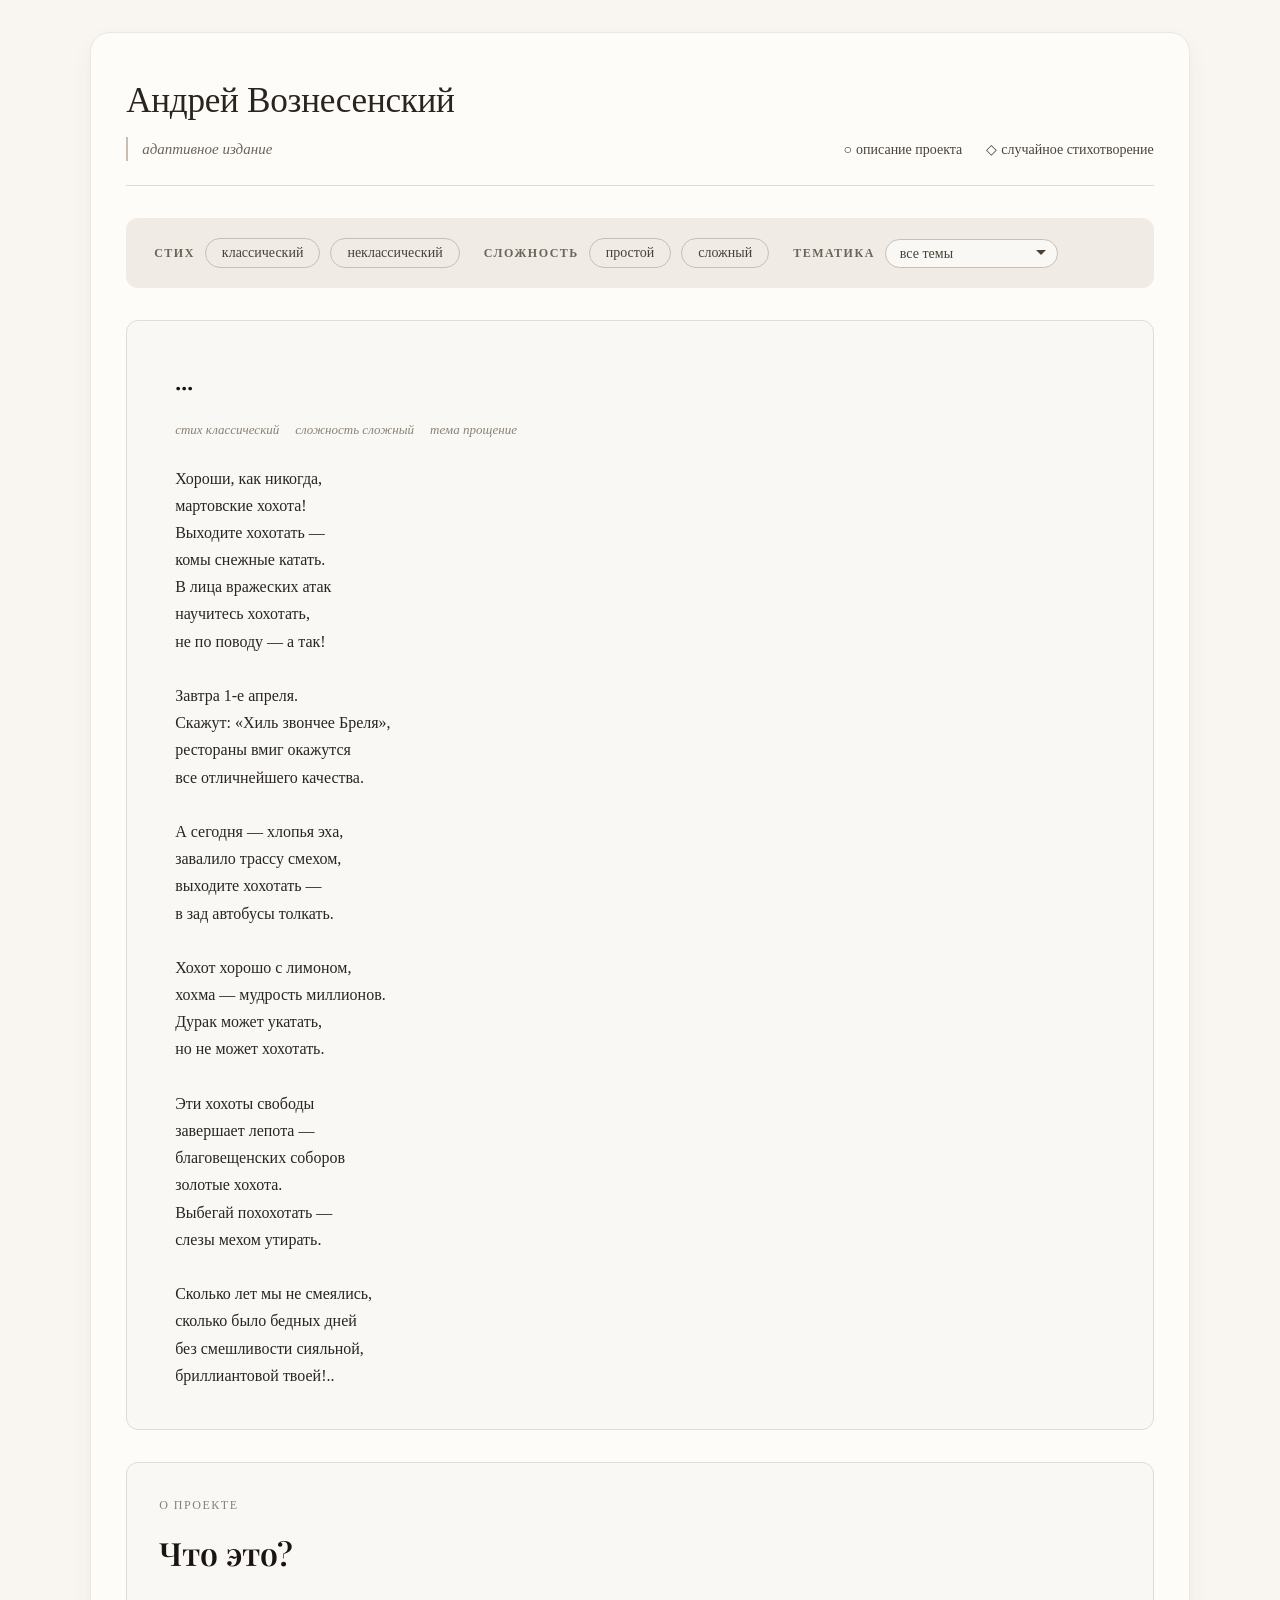
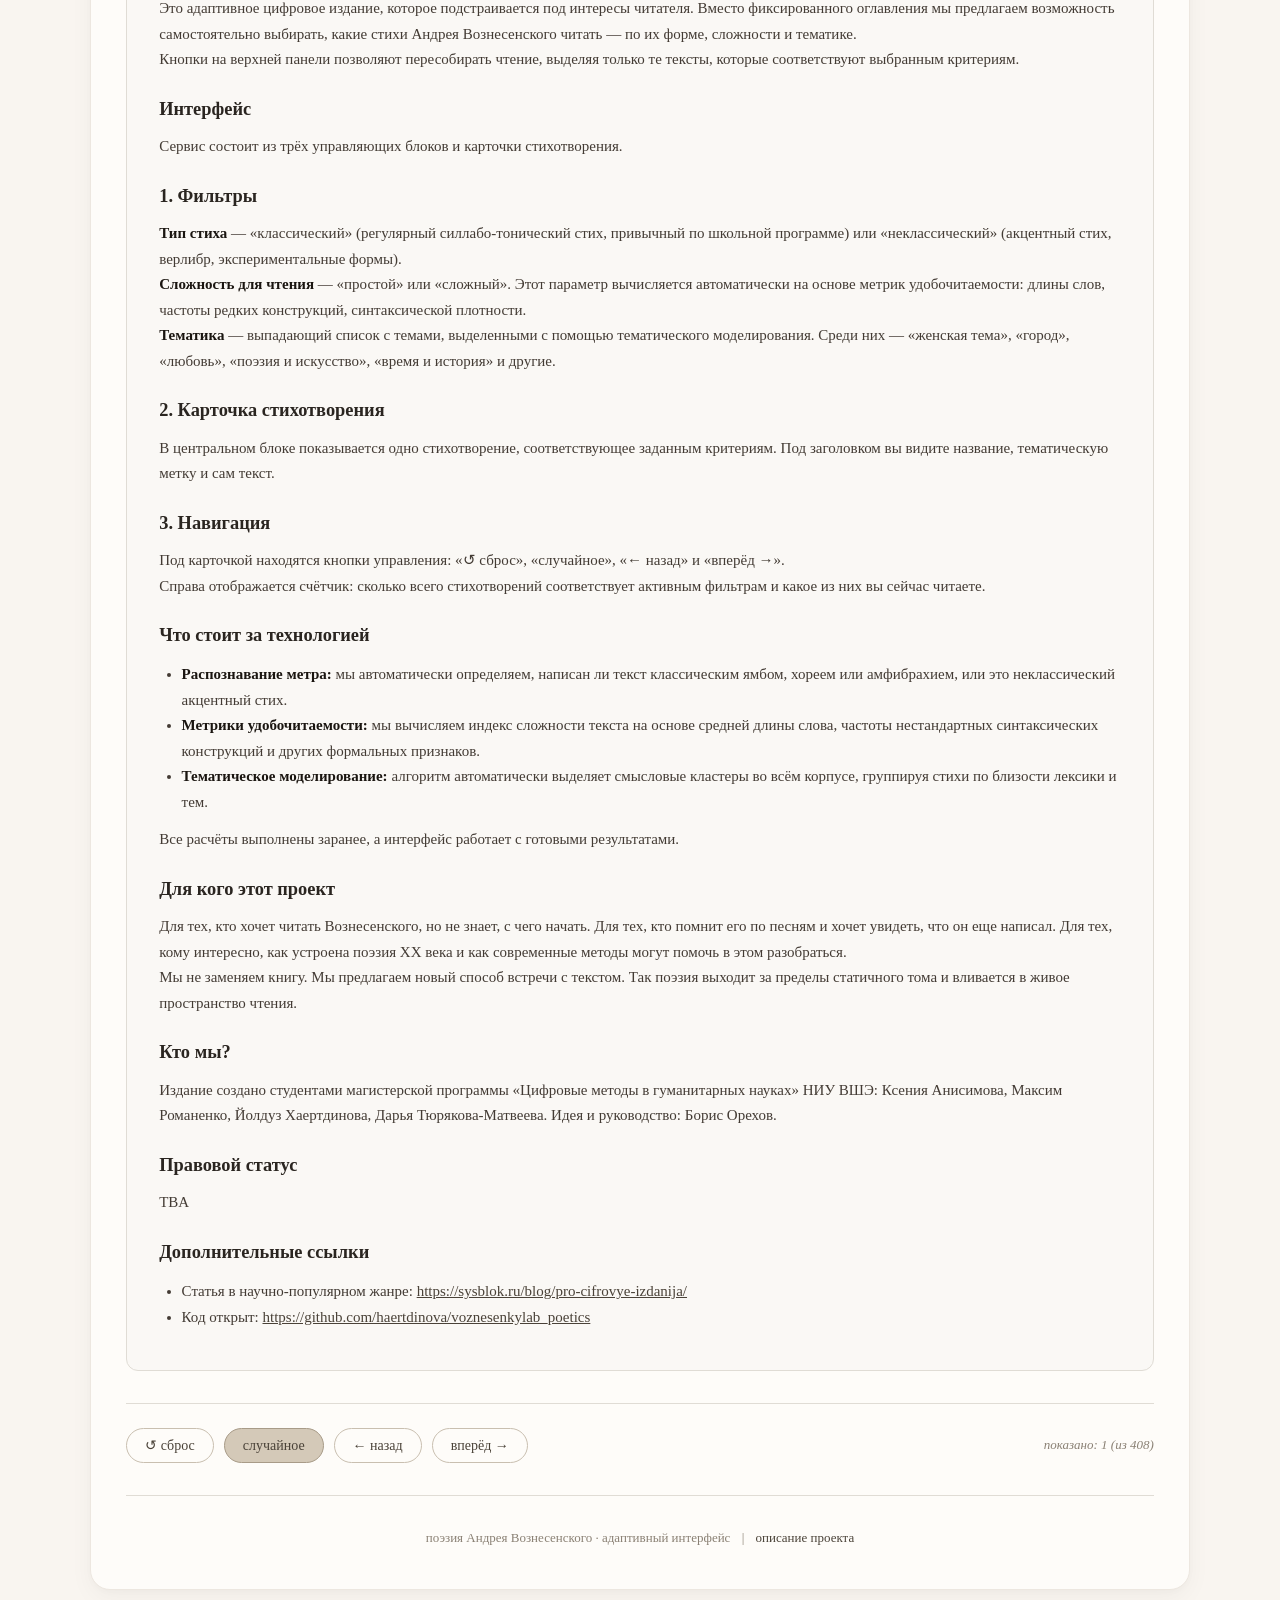
==== index.html @ 0d544ea5 "project description added" ====
<!DOCTYPE html>
<html lang="ru">
<head>
    <meta charset="UTF-8">
    <meta name="viewport" content="width=device-width, initial-scale=1.0">
    <title>Андрей Вознесенский · адаптивное издание</title>
    <link rel="preconnect" href="https://fonts.googleapis.com">
    <link rel="preconnect" href="https://fonts.gstatic.com" crossorigin>
    <link href="https://fonts.googleapis.com/css2?family=Playfair+Display:wght@400;600&family=Source+Serif+4:ital,wght@0,400;0,600;1,400&display=swap" rel="stylesheet">
    <style>
        * {
            margin: 0;
            padding: 0;
            box-sizing: border-box;
        }

        body {
          background-color: #f9f5f0;
          font-family: 'Georgia', 'Times New Roman', serif;
          color: #2c2c2c;
          line-height: 1.6;
          padding: 2rem 1.5rem;
          min-height: 100vh;
          display: flex;
          flex-direction: column;
          align-items: center;
        }

        .container {
          max-width: 1100px;
          width: 100%;
          background: #fefcf9;
          box-shadow: 0 8px 24px rgba(0, 0, 0, 0.04), 0 2px 6px rgba(0, 0, 0, 0.02);
          border-radius: 20px;
          padding: 2.5rem 2.2rem;
          transition: all 0.15s ease;
          border: 1px solid #ede7e0;
        }

        header {
            border-bottom: 1px solid #e3d9d0;
            padding-bottom: 1.5rem;
            margin-bottom: 2rem;
            display: flex;
            flex-wrap: wrap;
            justify-content: space-between;
            align-items: flex-end;
        }

        h1 {
            font-size: 2.2rem;
            font-weight: 400;
            letter-spacing: -0.3px;
            color: #2a241f;
            margin-bottom: 0.2rem;
        }

        .subtitle {
            font-style: italic;
            color: #6b6459;
            font-size: 15px;
            margin-top: 8px;
            padding-left: 14px;
            border-left: 2px solid #c9bfb0;
        }

        .header-links {
            display: flex;
            gap: 24px;
            font-size: 14px;
        }

        .header-links a {
            color: #4a4238;
            text-decoration: none;
            transition: color 0.2s;
        }

        .header-links a:hover {
            color: #1a1510;
        }

        .header-links a::before {
            margin-right: 4px;
        }

        .link-about::before { content: '○'; }
        .link-random::before { content: '◇'; }

        /* Фильтры */
        .filters {
            background: #f0ebe4;
            border-radius: 12px;
            padding: 20px 28px;
            margin-bottom: 32px;
            display: flex;
            align-items: center;
            gap: 24px;
            flex-wrap: wrap;
        }

        .filter-group {
            display: flex;
            align-items: center;
            gap: 10px;
        }

        .filter-label {
            font-size: 12px;
            font-weight: 600;
            letter-spacing: 1.5px;
            text-transform: uppercase;
            color: #6b6459;
        }

        .filter-btn {
            padding: 6px 16px;
            border: 1px solid #c9bfb0;
            background: transparent;
            border-radius: 20px;
            font-family: inherit;
            font-size: 14px;
            color: #4a4238;
            cursor: pointer;
            transition: all 0.2s;
        }

        .filter-btn:hover {
            background: #e8e2d8;
        }

        .filter-btn.active {
            background: #d4c9b8;
            border-color: #a89b88;
            color: #2a2520;
        }

        .filter-select {
            padding: 6px 28px 6px 14px;
            border: 1px solid #c9bfb0;
            background: #faf8f5;
            border-radius: 20px;
            font-family: inherit;
            font-size: 14px;
            color: #4a4238;
            cursor: pointer;
            appearance: none;
            background-image: url("data:image/svg+xml,%3Csvg xmlns='http://www.w3.org/2000/svg' width='12' height='12' viewBox='0 0 12 12'%3E%3Cpath fill='%234a4238' d='M6 8L1 3h10z'/%3E%3C/svg%3E");
            background-repeat: no-repeat;
            background-position: right 10px center;
        }

        /* Карточка стиха */
        .poem-card {
            background: #faf8f5;
            border: 1px solid #e0dcd5;
            border-radius: 12px;
            padding: 40px 48px;
            min-height: 280px;
            margin-bottom: 32px;
            position: relative;
        }

        .poem-tags {
            display: flex;
            gap: 16px;
            font-size: 13px;
            color: #8a8074;
            margin-bottom: 24px;
        }

        .poem-tags span {
            font-style: italic;
        }

        .poem-title {
            font-family: 'Playfair Display', Georgia, serif;
            font-size: 24px;
            font-weight: 600;
            margin-bottom: 20px;
            color: #1a1510;
        }

        .poem-text {
            font-size: 16px;
            line-height: 1.7;
            white-space: pre-wrap;
            color: #2a2520;
        }

        .no-results {
            font-size: 17px;
            line-height: 1.6;
            color: #4a4238;
        }

        .no-results strong {
            color: #1a1510;
        }

        .about-section {
            background: #faf8f5;
            border: 1px solid #e0dcd5;
            border-radius: 12px;
            padding: 28px 32px;
            margin: 32px 0;
        }

        .about-section h2 {
            font-size: 2rem;
            font-weight: 600;
            margin-bottom: 18px;
            color: #1a1510;
            font-family: 'Playfair Display', Georgia, serif;
        }

        .about-section h3 {
            font-size: 1.15rem;
            margin: 22px 0 10px;
            color: #2a2520;
            font-weight: 600;
        }

        .about-section p,
        .about-section li {
            font-size: 15px;
            line-height: 1.7;
            color: #433b34;
        }

        .about-section ul {
            padding-left: 1.4rem;
            margin: 12px 0;
        }

        .about-section strong {
            color: #1a1510;
        }

        .about-section a {
            color: #4a4238;
            text-decoration: underline;
        }

        .about-section a:hover {
            color: #1a1510;
        }

        .about-kicker {
            font-size: 12px;
            letter-spacing: 1.5px;
            text-transform: uppercase;
            color: #8a8074;
            margin-bottom: 12px;
            display: inline-block;
        }

        /* Навигация */
        .navigation {
            display: flex;
            align-items: center;
            justify-content: space-between;
            flex-wrap: wrap;
            gap: 16px;
            padding-top: 24px;
            border-top: 1px solid #e0dcd5;
        }

        .nav-buttons {
            display: flex;
            gap: 10px;
            flex-wrap: wrap;
        }

        .nav-btn {
            padding: 8px 18px;
            border: 1px solid #c9bfb0;
            background: transparent;
            border-radius: 20px;
            font-family: inherit;
            font-size: 14px;
            color: #4a4238;
            cursor: pointer;
            transition: all 0.2s;
        }

        .nav-btn:hover {
            background: #e8e2d8;
        }

        .nav-btn.primary {
            background: #d4c9b8;
            border-color: #a89b88;
        }

        .nav-btn.primary:hover {
            background: #c9bfb0;
        }

        .nav-counter {
            font-size: 13px;
            color: #8a8074;
            font-style: italic;
        }

        /* Футер */
        footer {
            text-align: center;
            padding-top: 32px;
            margin-top: 32px;
            border-top: 1px solid #e0dcd5;
            font-size: 13px;
            color: #8a8074;
        }

        footer a {
            color: #4a4238;
            text-decoration: none;
        }

        footer a:hover {
            text-decoration: underline;
        }

        /* Загрузка */
        .loading {
            text-align: center;
            padding: 60px 20px;
            font-style: italic;
            color: #8a8074;
        }

        @media (max-width: 640px) {
            .container { padding: 28px 20px; }
            h1 { font-size: 32px; }
            .poem-card { padding: 28px 24px; }
            .filters { padding: 16px; }
            header { flex-direction: column; align-items: flex-start; }
        }
    </style>
</head>
<body>
    <div class="container">
        <header>
            <div>
                <h1>Андрей Вознесенский</h1>
                <div class="subtitle">адаптивное издание</div>
            </div>
            <nav class="header-links">
                <a href="#about" class="link-about">описание проекта</a>
                <a href="#" class="link-random" id="random-link">случайное стихотворение</a>
            </nav>
        </header>

        <section class="filters">
            <div class="filter-group">
                <span class="filter-label">стих</span>
                <button class="filter-btn" data-filter="verse" data-value="classic">классический</button>
                <button class="filter-btn" data-filter="verse" data-value="nonclassic">неклассический</button>
            </div>
            <div class="filter-group">
                <span class="filter-label">сложность</span>
                <button class="filter-btn" data-filter="complexity" data-value="simple">простой</button>
                <button class="filter-btn" data-filter="complexity" data-value="complex">сложный</button>
            </div>
            <div class="filter-group">
                <span class="filter-label">тематика</span>
                <select class="filter-select" id="topic-select">
                    <option value="all">все темы</option>
                </select>
            </div>
        </section>

        <section class="poem-card" id="poem-card">
            <div class="loading" id="loading">Загрузка корпуса стихов…</div>
        </section>

        <section class="about-section" id="about">
            <span class="about-kicker">О проекте</span>
            <h2>Что это?</h2>
            <p>Это адаптивное цифровое издание, которое подстраивается под интересы читателя. Вместо фиксированного оглавления мы предлагаем возможность самостоятельно выбирать, какие стихи Андрея Вознесенского читать — по их форме, сложности и тематике.</p>
            <p>Кнопки на верхней панели позволяют пересобирать чтение, выделяя только те тексты, которые соответствуют выбранным критериям.</p>

            <h3>Интерфейс</h3>
            <p>Сервис состоит из трёх управляющих блоков и карточки стихотворения.</p>

            <h3>1. Фильтры</h3>
            <p><strong>Тип стиха</strong> — «классический» (регулярный силлабо-тонический стих, привычный по школьной программе) или «неклассический» (акцентный стих, верлибр, экспериментальные формы).</p>
            <p><strong>Сложность для чтения</strong> — «простой» или «сложный». Этот параметр вычисляется автоматически на основе метрик удобочитаемости: длины слов, частоты редких конструкций, синтаксической плотности.</p>
            <p><strong>Тематика</strong> — выпадающий список с темами, выделенными с помощью тематического моделирования. Среди них — «женская тема», «город», «любовь», «поэзия и искусство», «время и история» и другие.</p>

            <h3>2. Карточка стихотворения</h3>
            <p>В центральном блоке показывается одно стихотворение, соответствующее заданным критериям. Под заголовком вы видите название, тематическую метку и сам текст.</p>

            <h3>3. Навигация</h3>
            <p>Под карточкой находятся кнопки управления: «↺ сброс», «случайное», «← назад» и «вперёд →».</p>
            <p>Справа отображается счётчик: сколько всего стихотворений соответствует активным фильтрам и какое из них вы сейчас читаете.</p>

            <h3>Что стоит за технологией</h3>
            <ul>
                <li><strong>Распознавание метра:</strong> мы автоматически определяем, написан ли текст классическим ямбом, хореем или амфибрахием, или это неклассический акцентный стих.</li>
                <li><strong>Метрики удобочитаемости:</strong> мы вычисляем индекс сложности текста на основе средней длины слова, частоты нестандартных синтаксических конструкций и других формальных признаков.</li>
                <li><strong>Тематическое моделирование:</strong> алгоритм автоматически выделяет смысловые кластеры во всём корпусе, группируя стихи по близости лексики и тем.</li>
            </ul>
            <p>Все расчёты выполнены заранее, а интерфейс работает с готовыми результатами.</p>

            <h3>Для кого этот проект</h3>
            <p>Для тех, кто хочет читать Вознесенского, но не знает, с чего начать. Для тех, кто помнит его по песням и хочет увидеть, что он еще написал. Для тех, кому интересно, как устроена поэзия XX века и как современные методы могут помочь в этом разобраться.</p>
            <p>Мы не заменяем книгу. Мы предлагаем новый способ встречи с текстом. Так поэзия выходит за пределы статичного тома и вливается в живое пространство чтения.</p>

            <h3>Кто мы?</h3>
            <p>Издание создано студентами магистерской программы «Цифровые методы в гуманитарных науках» НИУ ВШЭ: Ксения Анисимова, Максим Романенко, Йолдуз Хаертдинова, Дарья Тюрякова-Матвеева. Идея и руководство: Борис Орехов.</p>

            <h3>Правовой статус</h3>
            <p>TBA</p>

            <h3>Дополнительные ссылки</h3>
            <ul>
                <li>Статья в научно-популярном жанре: <a href="https://sysblok.ru/blog/pro-cifrovye-izdanija/" target="_blank" rel="noreferrer">https://sysblok.ru/blog/pro-cifrovye-izdanija/</a></li>
                <li>Код открыт: <a href="https://github.com/haertdinova/voznesenkylab_poetics" target="_blank" rel="noreferrer">https://github.com/haertdinova/voznesenkylab_poetics</a></li>
            </ul>
        </section>

        <section class="navigation">
            <div class="nav-buttons">
                <button class="nav-btn" id="btn-reset">↺ сброс</button>
                <button class="nav-btn primary" id="btn-random">случайное</button>
                <button class="nav-btn" id="btn-prev">← назад</button>
                <button class="nav-btn" id="btn-next">вперёд →</button>
            </div>
            <div class="nav-counter" id="counter">показано: 0</div>
        </section>

        <footer>
            поэзия Андрея Вознесенского · адаптивный интерфейс
            <span style="margin: 0 8px;">|</span>
            <a href="#about">описание проекта</a>
        </footer>
    </div>

    <script src="script.js"></script>
</body>
</html>
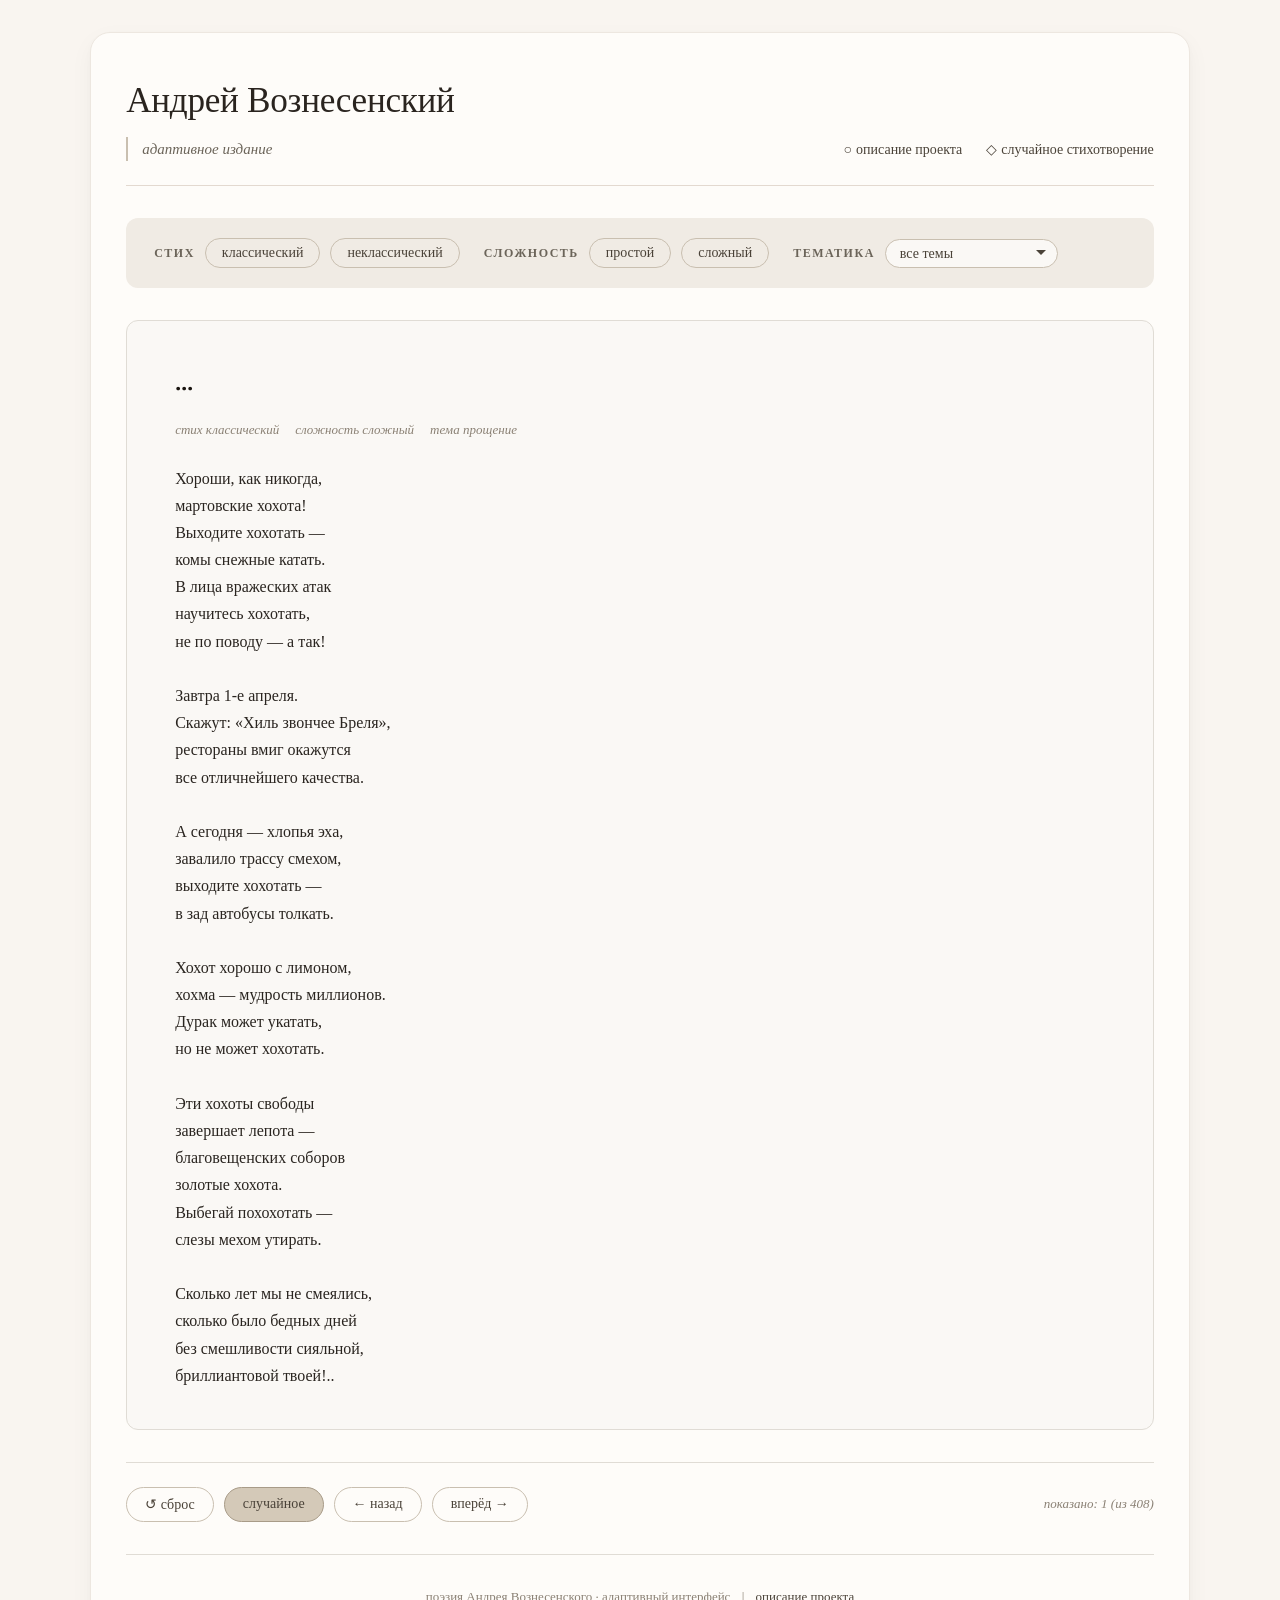
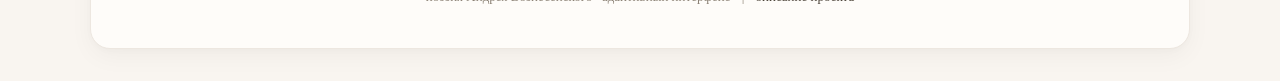
==== commit e1e3905e: "project description bug fix 1" ====
--- a/index.html
+++ b/index.html
@@ -198,63 +198,6 @@
             color: #1a1510;
         }
 
-        .about-section {
-            background: #faf8f5;
-            border: 1px solid #e0dcd5;
-            border-radius: 12px;
-            padding: 28px 32px;
-            margin: 32px 0;
-        }
-
-        .about-section h2 {
-            font-size: 2rem;
-            font-weight: 600;
-            margin-bottom: 18px;
-            color: #1a1510;
-            font-family: 'Playfair Display', Georgia, serif;
-        }
-
-        .about-section h3 {
-            font-size: 1.15rem;
-            margin: 22px 0 10px;
-            color: #2a2520;
-            font-weight: 600;
-        }
-
-        .about-section p,
-        .about-section li {
-            font-size: 15px;
-            line-height: 1.7;
-            color: #433b34;
-        }
-
-        .about-section ul {
-            padding-left: 1.4rem;
-            margin: 12px 0;
-        }
-
-        .about-section strong {
-            color: #1a1510;
-        }
-
-        .about-section a {
-            color: #4a4238;
-            text-decoration: underline;
-        }
-
-        .about-section a:hover {
-            color: #1a1510;
-        }
-
-        .about-kicker {
-            font-size: 12px;
-            letter-spacing: 1.5px;
-            text-transform: uppercase;
-            color: #8a8074;
-            margin-bottom: 12px;
-            display: inline-block;
-        }
-
         /* Навигация */
         .navigation {
             display: flex;
@@ -347,7 +290,7 @@
                 <div class="subtitle">адаптивное издание</div>
             </div>
             <nav class="header-links">
-                <a href="#about" class="link-about">описание проекта</a>
+                <a href="about.html" class="link-about">описание проекта</a>
                 <a href="#" class="link-random" id="random-link">случайное стихотворение</a>
             </nav>
         </header>
@@ -373,52 +316,6 @@
 
         <section class="poem-card" id="poem-card">
             <div class="loading" id="loading">Загрузка корпуса стихов…</div>
-        </section>
-
-        <section class="about-section" id="about">
-            <span class="about-kicker">О проекте</span>
-            <h2>Что это?</h2>
-            <p>Это адаптивное цифровое издание, которое подстраивается под интересы читателя. Вместо фиксированного оглавления мы предлагаем возможность самостоятельно выбирать, какие стихи Андрея Вознесенского читать — по их форме, сложности и тематике.</p>
-            <p>Кнопки на верхней панели позволяют пересобирать чтение, выделяя только те тексты, которые соответствуют выбранным критериям.</p>
-
-            <h3>Интерфейс</h3>
-            <p>Сервис состоит из трёх управляющих блоков и карточки стихотворения.</p>
-
-            <h3>1. Фильтры</h3>
-            <p><strong>Тип стиха</strong> — «классический» (регулярный силлабо-тонический стих, привычный по школьной программе) или «неклассический» (акцентный стих, верлибр, экспериментальные формы).</p>
-            <p><strong>Сложность для чтения</strong> — «простой» или «сложный». Этот параметр вычисляется автоматически на основе метрик удобочитаемости: длины слов, частоты редких конструкций, синтаксической плотности.</p>
-            <p><strong>Тематика</strong> — выпадающий список с темами, выделенными с помощью тематического моделирования. Среди них — «женская тема», «город», «любовь», «поэзия и искусство», «время и история» и другие.</p>
-
-            <h3>2. Карточка стихотворения</h3>
-            <p>В центральном блоке показывается одно стихотворение, соответствующее заданным критериям. Под заголовком вы видите название, тематическую метку и сам текст.</p>
-
-            <h3>3. Навигация</h3>
-            <p>Под карточкой находятся кнопки управления: «↺ сброс», «случайное», «← назад» и «вперёд →».</p>
-            <p>Справа отображается счётчик: сколько всего стихотворений соответствует активным фильтрам и какое из них вы сейчас читаете.</p>
-
-            <h3>Что стоит за технологией</h3>
-            <ul>
-                <li><strong>Распознавание метра:</strong> мы автоматически определяем, написан ли текст классическим ямбом, хореем или амфибрахием, или это неклассический акцентный стих.</li>
-                <li><strong>Метрики удобочитаемости:</strong> мы вычисляем индекс сложности текста на основе средней длины слова, частоты нестандартных синтаксических конструкций и других формальных признаков.</li>
-                <li><strong>Тематическое моделирование:</strong> алгоритм автоматически выделяет смысловые кластеры во всём корпусе, группируя стихи по близости лексики и тем.</li>
-            </ul>
-            <p>Все расчёты выполнены заранее, а интерфейс работает с готовыми результатами.</p>
-
-            <h3>Для кого этот проект</h3>
-            <p>Для тех, кто хочет читать Вознесенского, но не знает, с чего начать. Для тех, кто помнит его по песням и хочет увидеть, что он еще написал. Для тех, кому интересно, как устроена поэзия XX века и как современные методы могут помочь в этом разобраться.</p>
-            <p>Мы не заменяем книгу. Мы предлагаем новый способ встречи с текстом. Так поэзия выходит за пределы статичного тома и вливается в живое пространство чтения.</p>
-
-            <h3>Кто мы?</h3>
-            <p>Издание создано студентами магистерской программы «Цифровые методы в гуманитарных науках» НИУ ВШЭ: Ксения Анисимова, Максим Романенко, Йолдуз Хаертдинова, Дарья Тюрякова-Матвеева. Идея и руководство: Борис Орехов.</p>
-
-            <h3>Правовой статус</h3>
-            <p>TBA</p>
-
-            <h3>Дополнительные ссылки</h3>
-            <ul>
-                <li>Статья в научно-популярном жанре: <a href="https://sysblok.ru/blog/pro-cifrovye-izdanija/" target="_blank" rel="noreferrer">https://sysblok.ru/blog/pro-cifrovye-izdanija/</a></li>
-                <li>Код открыт: <a href="https://github.com/haertdinova/voznesenkylab_poetics" target="_blank" rel="noreferrer">https://github.com/haertdinova/voznesenkylab_poetics</a></li>
-            </ul>
         </section>
 
         <section class="navigation">
@@ -434,7 +331,7 @@
         <footer>
             поэзия Андрея Вознесенского · адаптивный интерфейс
             <span style="margin: 0 8px;">|</span>
-            <a href="#about">описание проекта</a>
+            <a href="about.html">описание проекта</a>
         </footer>
     </div>
 
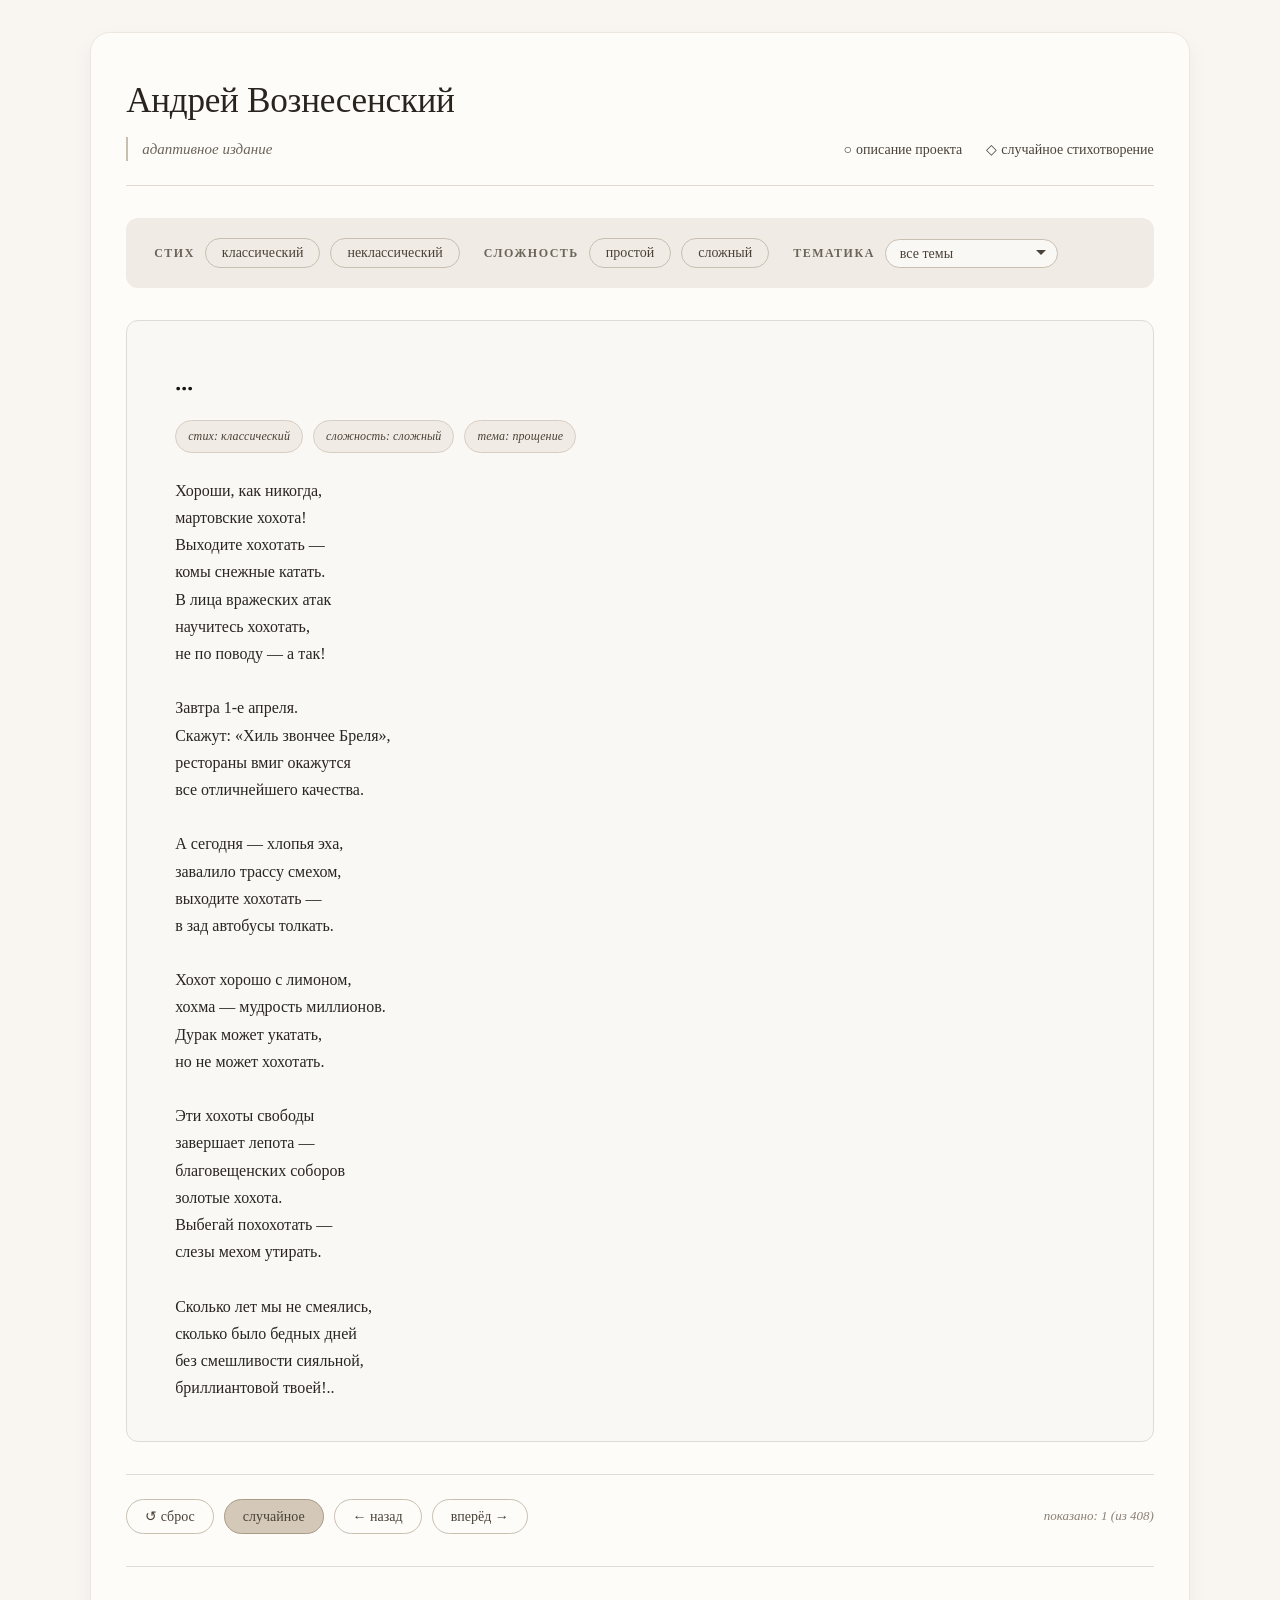
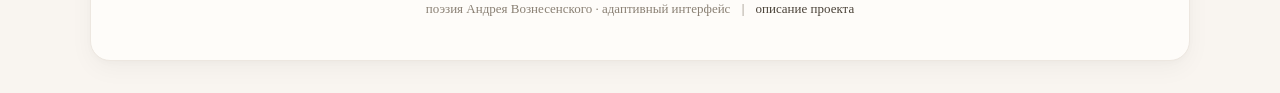
==== commit 33e1604c: "minor corrections" ====
--- a/index.html
+++ b/index.html
@@ -163,14 +163,22 @@
 
         .poem-tags {
             display: flex;
-            gap: 16px;
-            font-size: 13px;
-            color: #8a8074;
+            flex-wrap: wrap;
+            gap: 10px;
             margin-bottom: 24px;
         }
 
         .poem-tags span {
+            display: inline-flex;
+            align-items: center;
+            padding: 6px 12px;
+            border-radius: 999px;
+            background: #f0ebe4;
+            border: 1px solid #d7cec3;
+            color: #4a4238;
+            font-size: 12px;
             font-style: italic;
+            letter-spacing: 0.1px;
         }
 
         .poem-title {
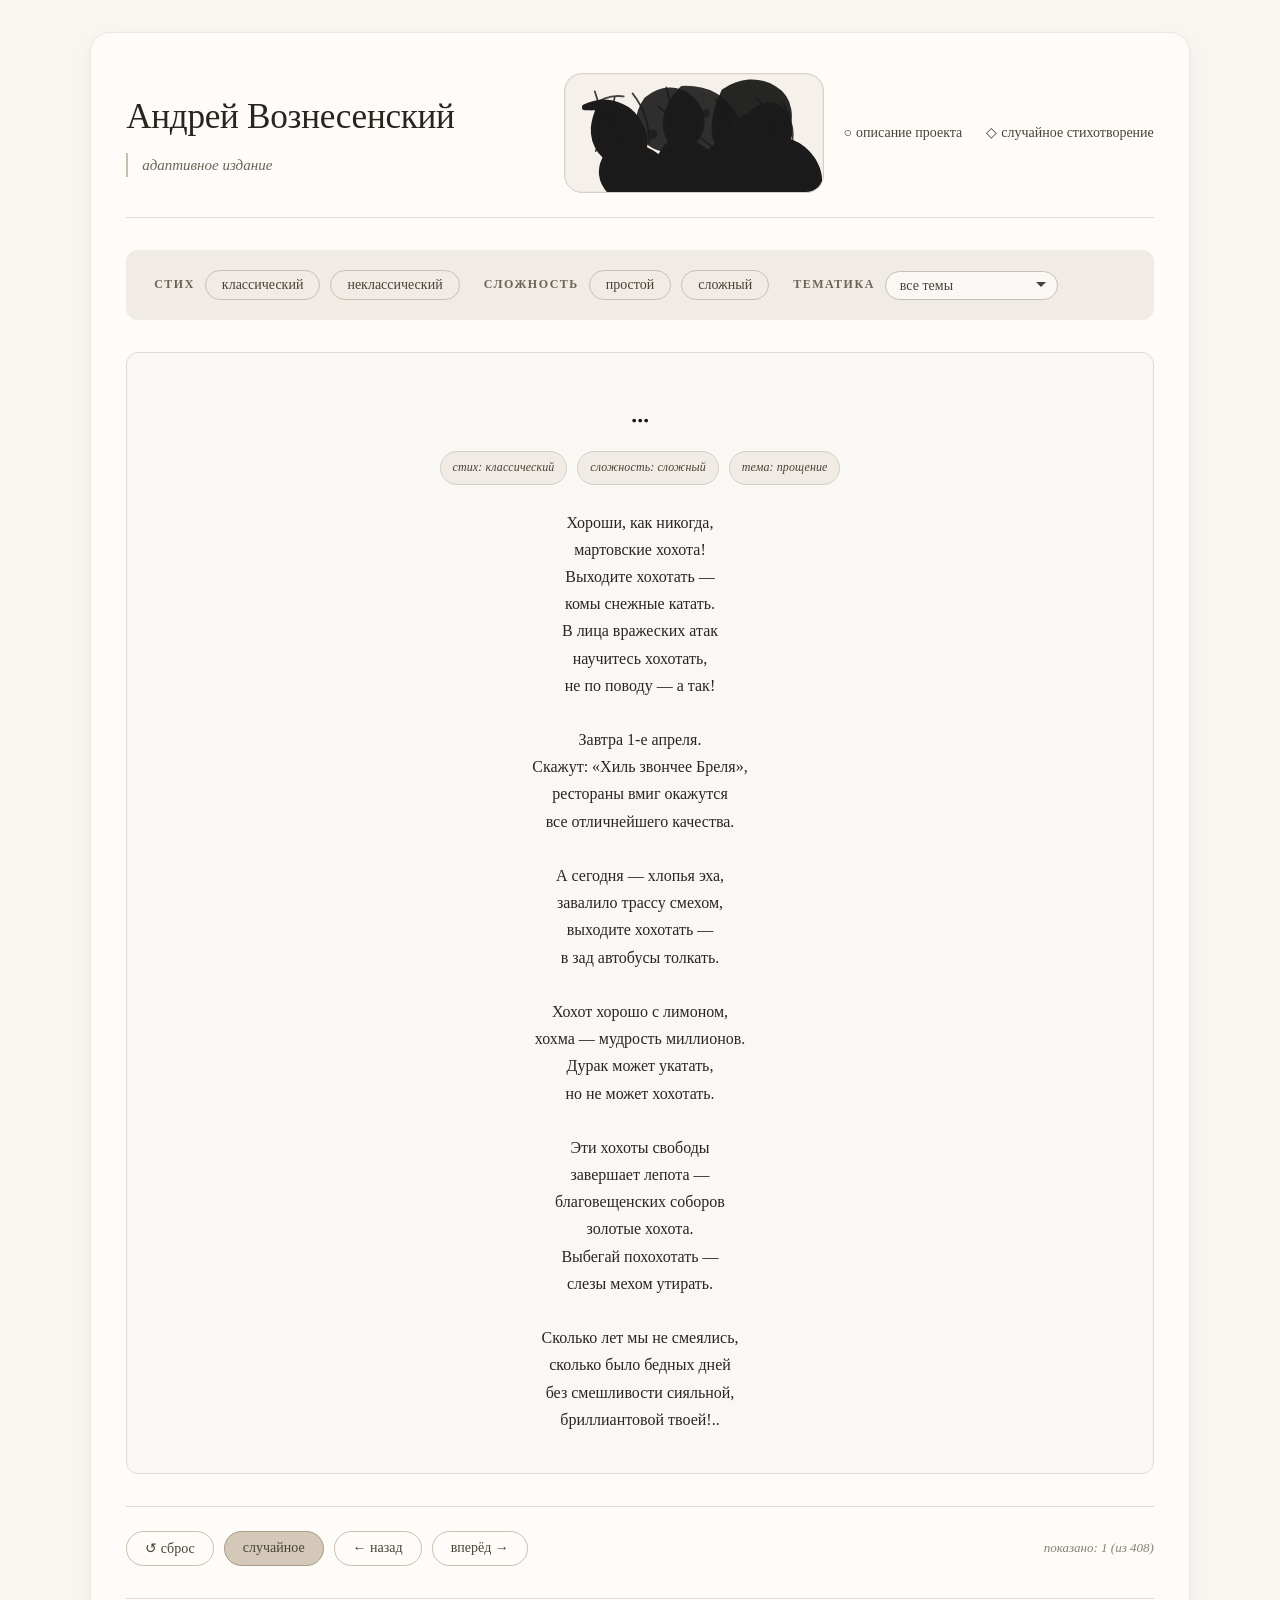
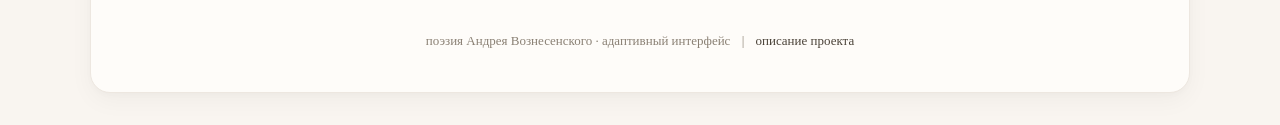
==== commit 9780fce4: "header pic added (beta)" ====
--- a/index.html
+++ b/index.html
@@ -44,7 +44,13 @@
             display: flex;
             flex-wrap: wrap;
             justify-content: space-between;
-            align-items: flex-end;
+            align-items: center;
+            gap: 1.2rem;
+        }
+
+        .header-copy {
+            flex: 1 1 360px;
+            min-width: 0;
         }
 
         h1 {
@@ -68,6 +74,22 @@
             display: flex;
             gap: 24px;
             font-size: 14px;
+            flex-wrap: wrap;
+        }
+
+        .header-art {
+            width: min(260px, 32vw);
+            min-width: 120px;
+            height: 120px;
+            border-radius: 18px;
+            border: 1px solid #d8d0c7;
+            background-color: #f0ebe4;
+            background-image: url('header-art.svg');
+            background-size: cover;
+            background-position: center;
+            background-repeat: no-repeat;
+            box-shadow: inset 0 0 0 1px rgba(42, 37, 32, 0.04);
+            flex-shrink: 0;
         }
 
         .header-links a {
@@ -159,11 +181,17 @@
             min-height: 280px;
             margin-bottom: 32px;
             position: relative;
+            display: flex;
+            flex-direction: column;
+            justify-content: center;
+            align-items: center;
+            text-align: center;
         }
 
         .poem-tags {
             display: flex;
             flex-wrap: wrap;
+            justify-content: center;
             gap: 10px;
             margin-bottom: 24px;
         }
@@ -187,13 +215,17 @@
             font-weight: 600;
             margin-bottom: 20px;
             color: #1a1510;
+            text-align: center;
         }
 
         .poem-text {
+            width: 100%;
+            max-width: 760px;
             font-size: 16px;
             line-height: 1.7;
             white-space: pre-wrap;
             color: #2a2520;
+            text-align: center;
         }
 
         .no-results {
@@ -293,10 +325,11 @@
 <body>
     <div class="container">
         <header>
-            <div>
+            <div class="header-copy">
                 <h1>Андрей Вознесенский</h1>
                 <div class="subtitle">адаптивное издание</div>
             </div>
+            <div class="header-art" aria-label="Abstract header illustration" title="Abstract header illustration"></div>
             <nav class="header-links">
                 <a href="about.html" class="link-about">описание проекта</a>
                 <a href="#" class="link-random" id="random-link">случайное стихотворение</a>
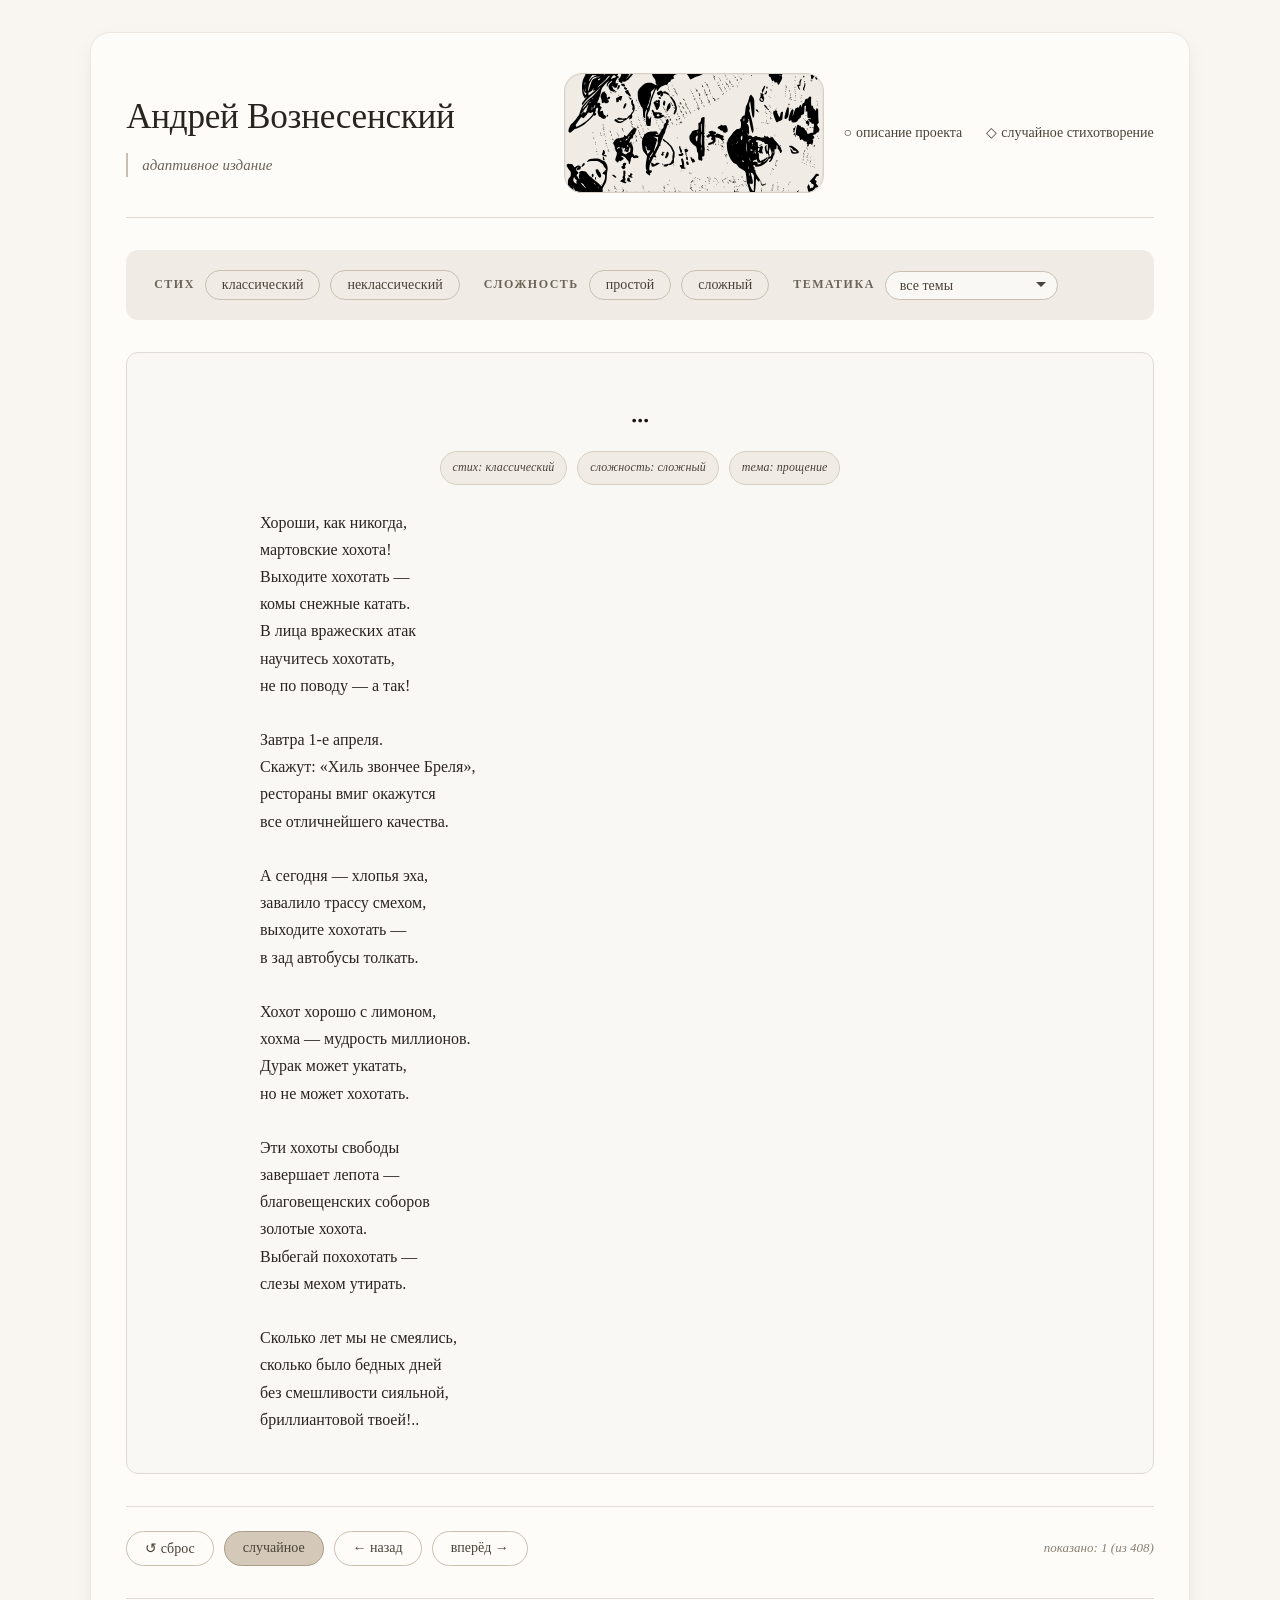
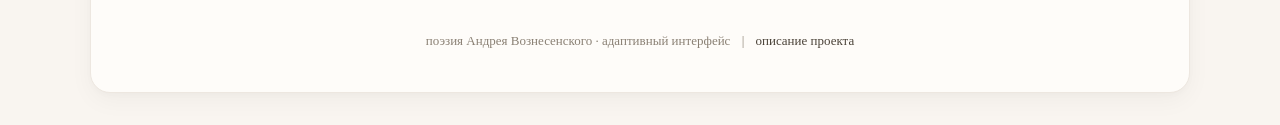
==== commit f03d349f: "header pic and poem alignment corrected" ====
--- a/index.html
+++ b/index.html
@@ -185,6 +185,14 @@
             flex-direction: column;
             justify-content: center;
             align-items: center;
+        }
+
+        .poem-header {
+            width: 100%;
+            max-width: 760px;
+            display: flex;
+            flex-direction: column;
+            align-items: center;
             text-align: center;
         }
 
@@ -225,7 +233,7 @@
             line-height: 1.7;
             white-space: pre-wrap;
             color: #2a2520;
-            text-align: center;
+            text-align: left;
         }
 
         .no-results {
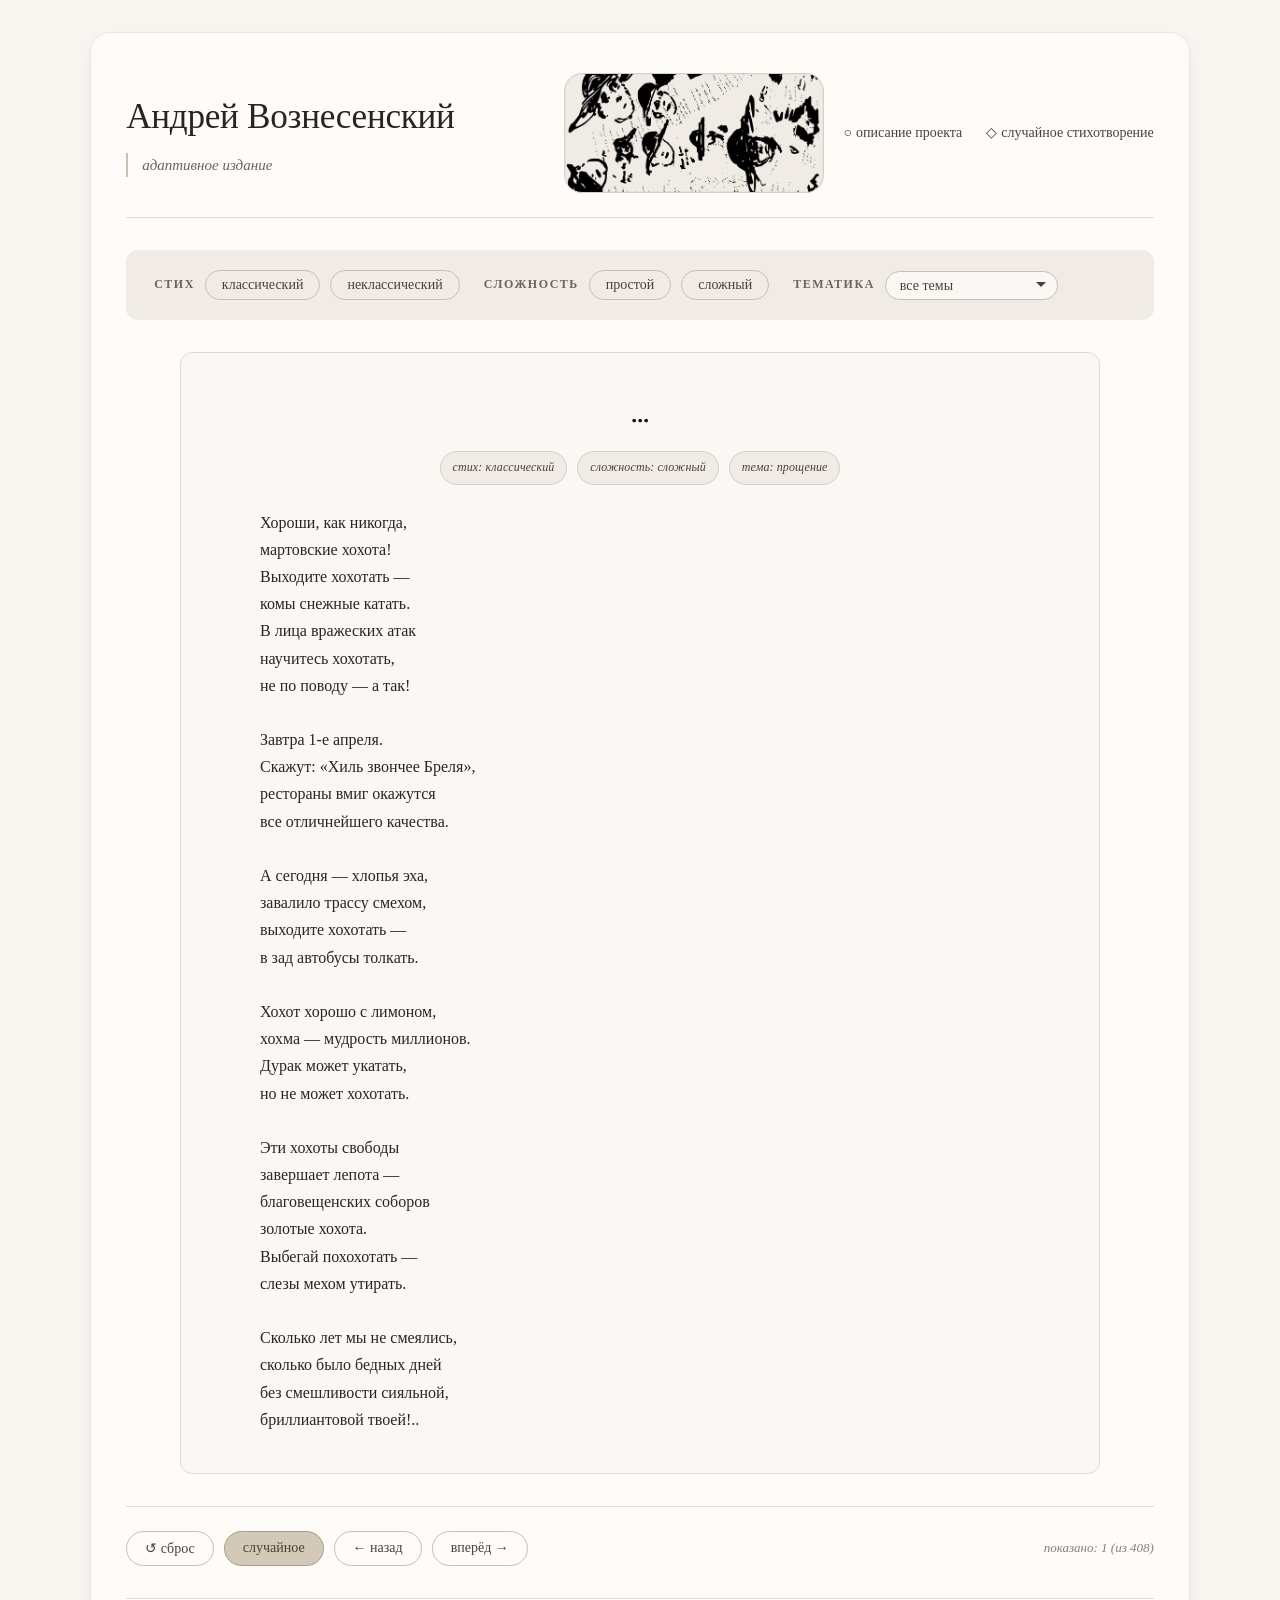
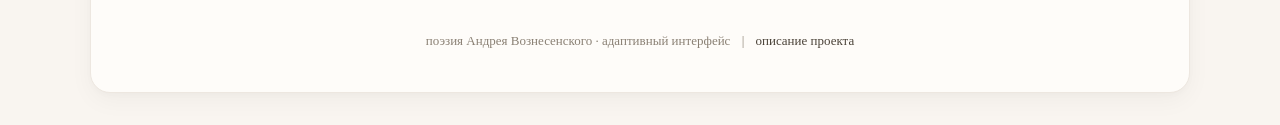
==== commit 268c2dda: "fixing alignment issues" ====
--- a/index.html
+++ b/index.html
@@ -43,13 +43,13 @@
             margin-bottom: 2rem;
             display: flex;
             flex-wrap: wrap;
-            justify-content: space-between;
+            justify-content: center;
             align-items: center;
             gap: 1.2rem;
         }
 
         .header-copy {
-            flex: 1 1 360px;
+            flex: 1 1 320px;
             min-width: 0;
         }
 
@@ -75,6 +75,7 @@
             gap: 24px;
             font-size: 14px;
             flex-wrap: wrap;
+            order: 3;
         }
 
         .header-art {
@@ -84,12 +85,14 @@
             border-radius: 18px;
             border: 1px solid #d8d0c7;
             background-color: #f0ebe4;
-            background-image: url('header-art.svg');
+            background-image: url('header-art.png');
             background-size: cover;
             background-position: center;
             background-repeat: no-repeat;
             box-shadow: inset 0 0 0 1px rgba(42, 37, 32, 0.04);
             flex-shrink: 0;
+            margin: 0 auto;
+            order: 2;
         }
 
         .header-links a {
@@ -185,6 +188,9 @@
             flex-direction: column;
             justify-content: center;
             align-items: center;
+            width: min(100%, 920px);
+            margin-left: auto;
+            margin-right: auto;
         }
 
         .poem-header {
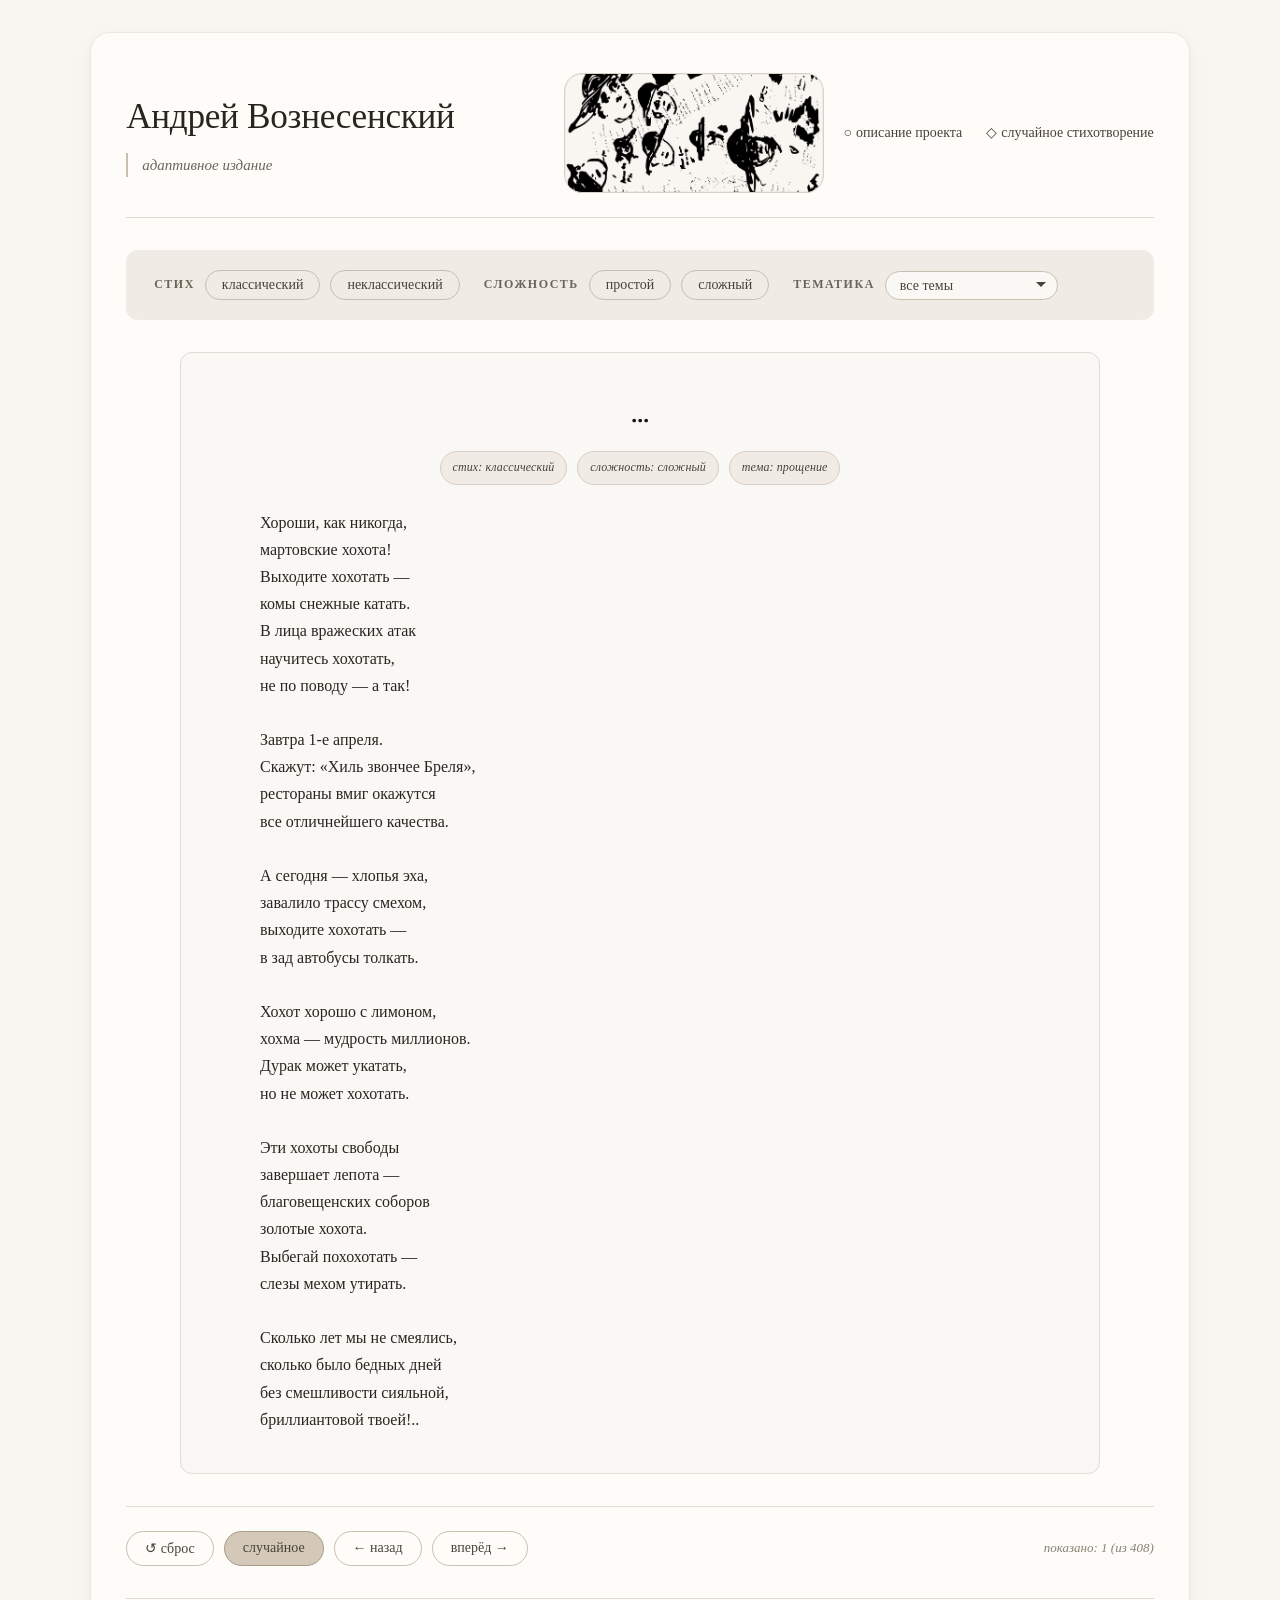
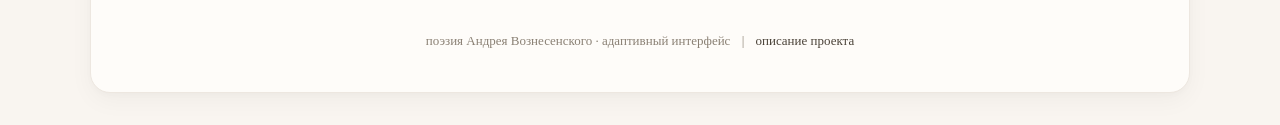
==== commit 6a8f109d: "alignment issues correction" ====
--- a/index.html
+++ b/index.html
@@ -84,7 +84,7 @@
             height: 120px;
             border-radius: 18px;
             border: 1px solid #d8d0c7;
-            background-color: #f0ebe4;
+            background-color: #f9f5f0;
             background-image: url('header-art.png');
             background-size: cover;
             background-position: center;
@@ -93,6 +93,7 @@
             flex-shrink: 0;
             margin: 0 auto;
             order: 2;
+            background-blend-mode: multiply;
         }
 
         .header-links a {
@@ -240,6 +241,8 @@
             white-space: pre-wrap;
             color: #2a2520;
             text-align: left;
+            margin-left: auto;
+            margin-right: auto;
         }
 
         .no-results {
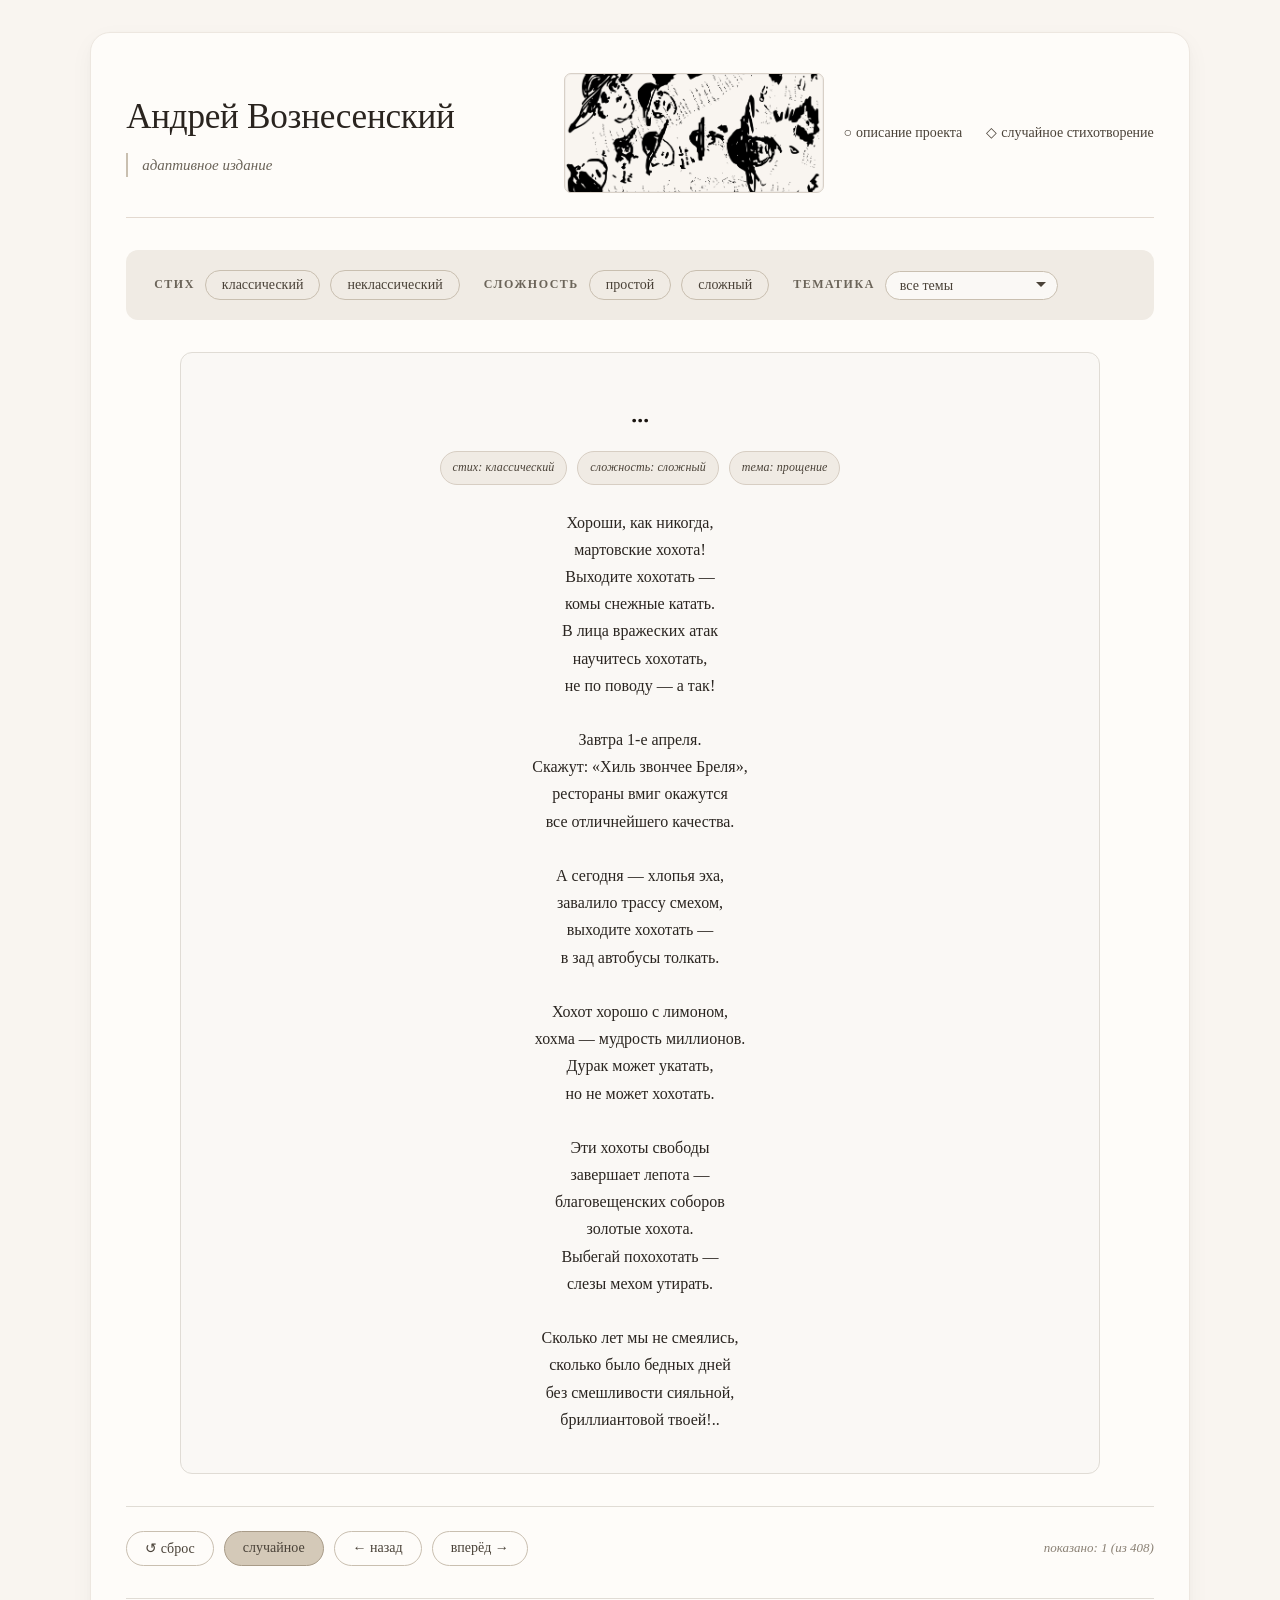
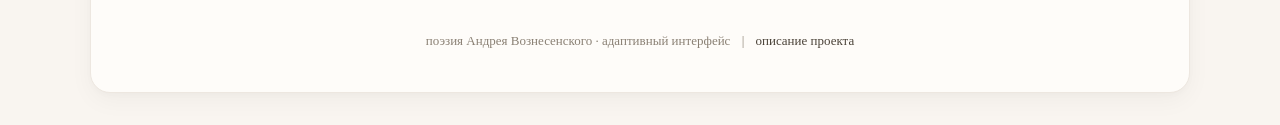
==== commit dc447d41: "poem alignment" ====
--- a/index.html
+++ b/index.html
@@ -82,7 +82,7 @@
             width: min(260px, 32vw);
             min-width: 120px;
             height: 120px;
-            border-radius: 18px;
+            border-radius: 7px;
             border: 1px solid #d8d0c7;
             background-color: #f9f5f0;
             background-image: url('header-art.png');
@@ -240,7 +240,7 @@
             line-height: 1.7;
             white-space: pre-wrap;
             color: #2a2520;
-            text-align: left;
+            text-align: center;
             margin-left: auto;
             margin-right: auto;
         }
